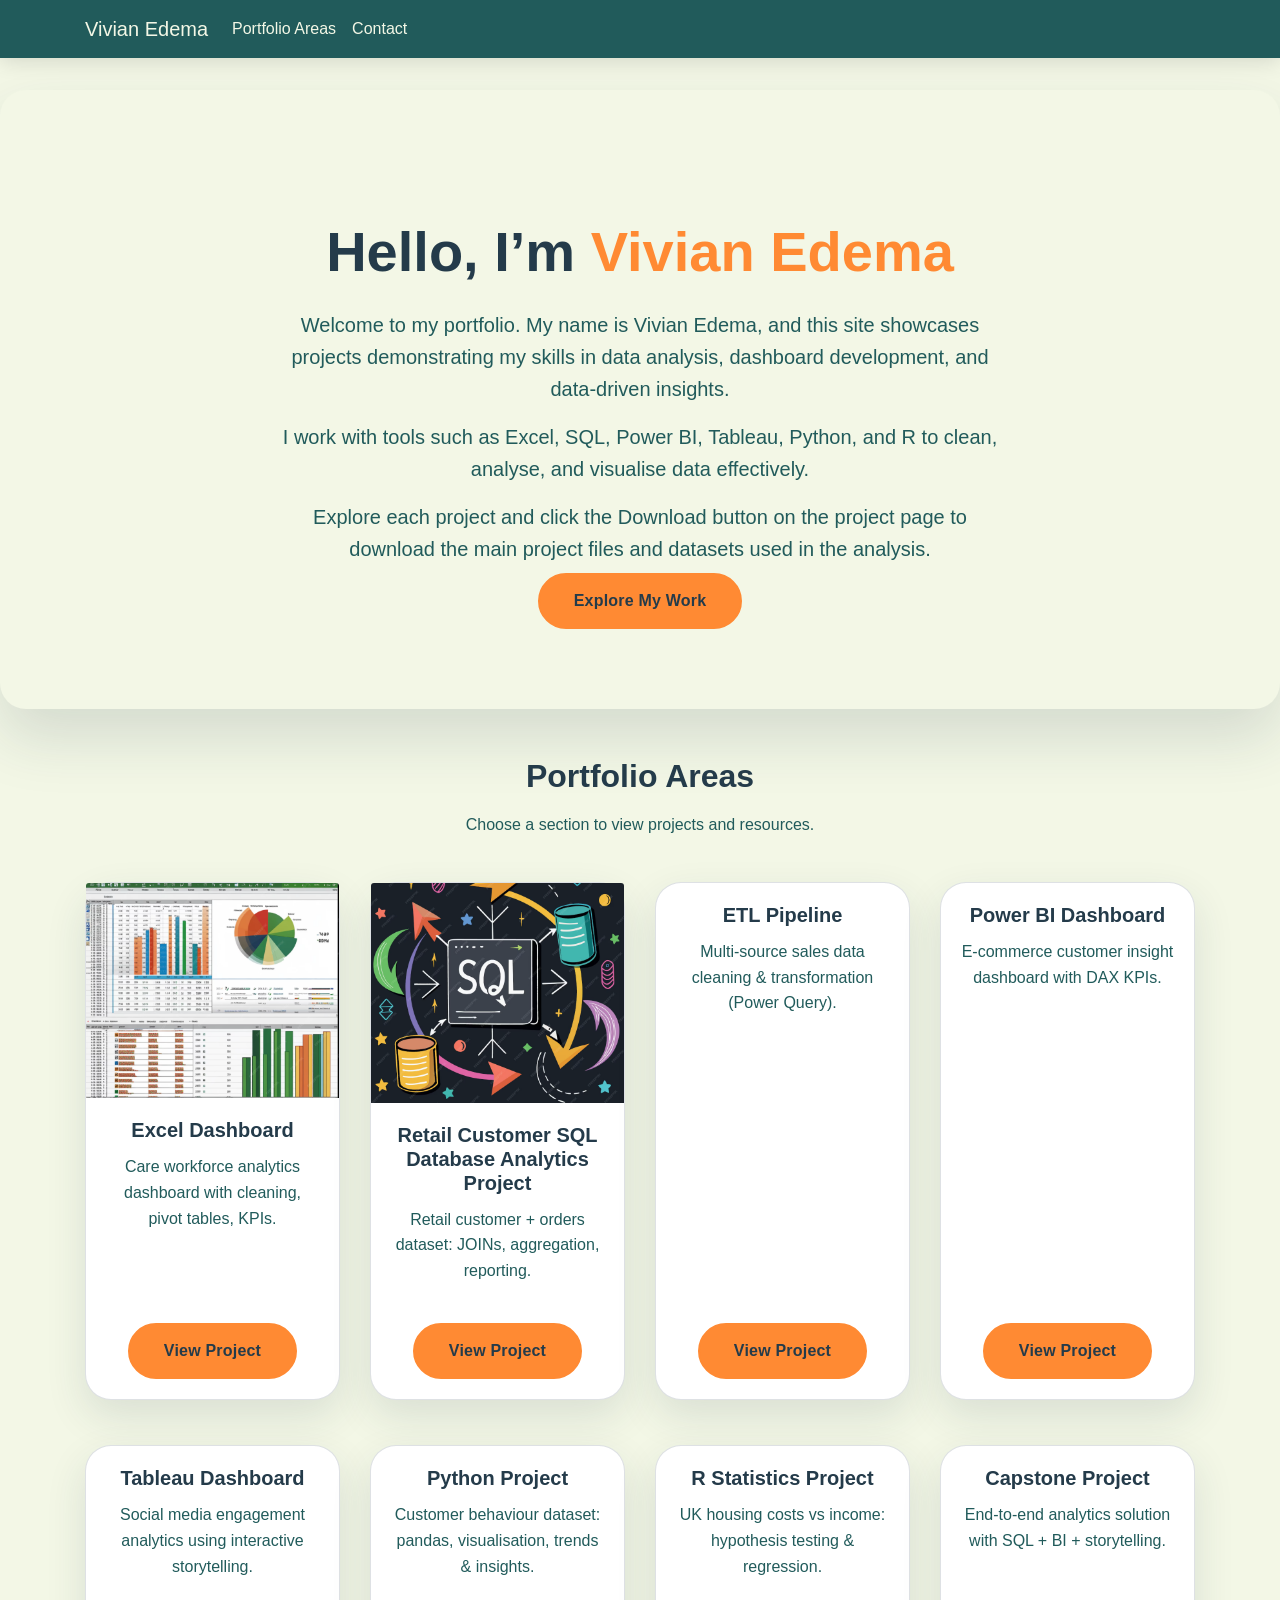
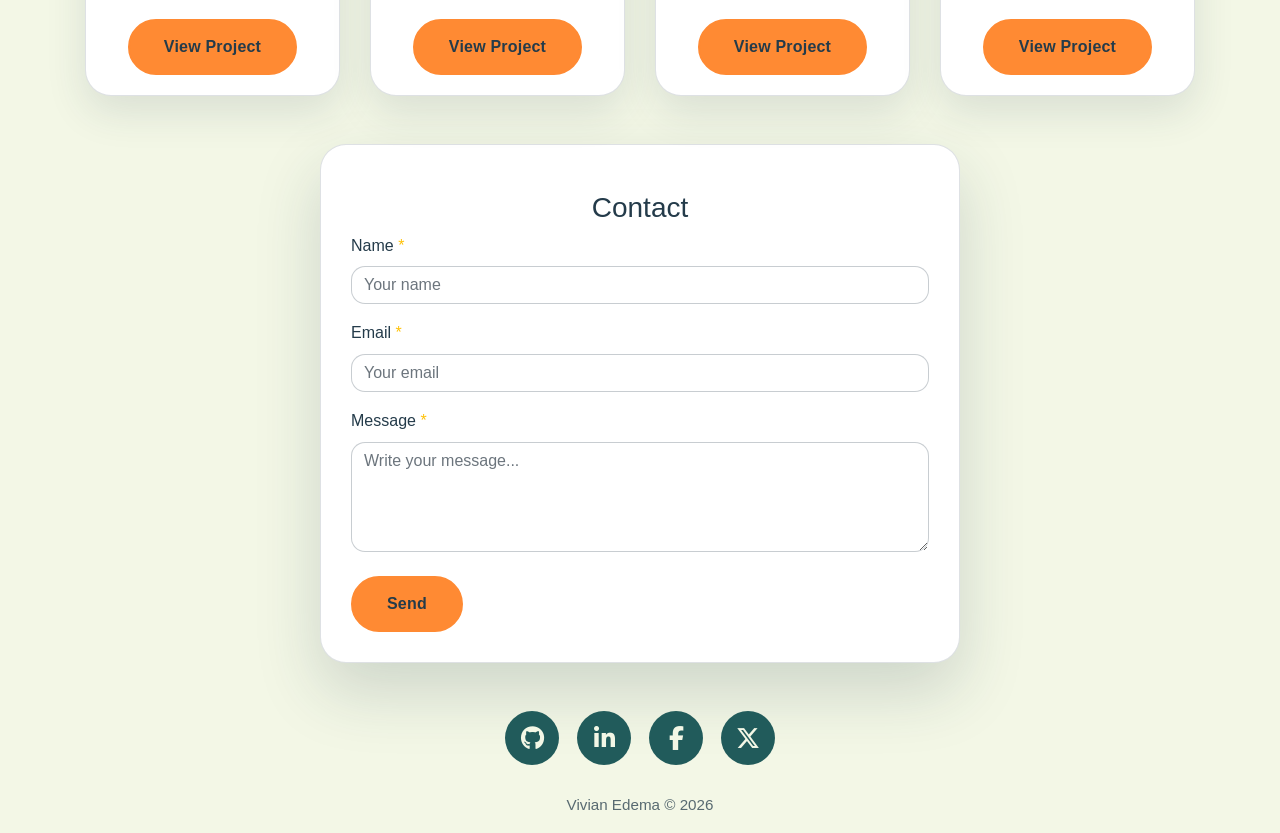
==== index.html @ e0e56ec6 "Update index.html" ====
<!doctype html>
<html lang="en">

<head>
    <title>Vivian Edema | Portfolio Hub</title>
    <meta charset="utf-8">
    <meta name="viewport" content="width=device-width, initial-scale=1, shrink-to-fit=no">

    <!-- Bootstrap -->
    <link rel="stylesheet" href="https://stackpath.bootstrapcdn.com/bootstrap/4.1.3/css/bootstrap.min.css">

    <!-- Font Awesome (reliable social icons) -->
    <link rel="stylesheet" href="https://cdnjs.cloudflare.com/ajax/libs/font-awesome/6.5.1/css/all.min.css">

    <!-- Your CSS -->
    <link rel="stylesheet" href="main2.css">
</head>

<body id="home">

    <!-- Navbar -->
    <nav class="navbar navbar-expand-lg navbar-dark bg-dark fixed-top">
        <div class="container">
            <a class="navbar-brand" href="#home">Vivian Edema</a>

            <button class="navbar-toggler" type="button" data-toggle="collapse" data-target="#nav" aria-controls="nav"
                aria-expanded="false" aria-label="Toggle navigation">
                <span class="navbar-toggler-icon"></span>
            </button>

            <div class="collapse navbar-collapse" id="nav">
                <div class="navbar-nav">
                    <a class="nav-item nav-link" href="#areas">Portfolio Areas</a>
                    <a class="nav-item nav-link" href="#contact">Contact</a>
                </div>
            </div>
        </div>
    </nav>

    <!-- Hero / Jumbotron -->
    <div class="jumbotron jumbotron-fluid text-center hero">
        <div class="container">
            <h1 class="display-4 mt-5">
                Hello, I’m <span class="highlight">Vivian Edema</span>
            </h1>
            <section class="intro-section mt-4">
                <div class="container text-center">

                    <p class="lead mt-3">
                        Welcome to my portfolio. My name is <strong>Vivian Edema</strong>, and this site showcases
                        projects
                        demonstrating my skills in data analysis, dashboard development, and data-driven insights.
                    </p>

                    <p class="lead mt-3">
                        I work with tools such as <strong>Excel, SQL, Power BI, Tableau, Python, and R</strong> to
                        clean, analyse,
                        and visualise data effectively.
                    </p>

                    <p class="lead mt-3">
                        Explore each project and click the <strong>Download</strong> button on the project page to
                        download the main
                        project files and datasets used in the analysis.
                    </p>
                </div>
            </section>

            <!-- Use anchor styled as button (cleaner than button inside a tag) -->
            <a href="#areas" class="btn custom-btn mt-2">Explore My Work</a>
        </div>
    </div>

    <!-- Portfolio Areas (Cards) -->
    <div class="container mt-5" id="areas">
        <h2 class="text-center">Portfolio Areas</h2>
        <p class="text-center intro mt-3">
            Choose a section to view projects and resources.
        </p>
        <div class="row project-row">

            <!-- Card 1 -->
            <div class="col-12 col-sm-6 col-lg-3 text-center">
                <div class="card mb-3 h-100 fancy-card">

                    <!-- Top Image -->
                    <img src="Projects/Screenshots/Project1/Project_1_Card2.png" class="card-img-top"
                        alt="Care Workforce Dashboard">

                    <div class="card-body d-flex flex-column">

                        <h5 class="card-title">Excel Dashboard</h5>

                        <p class="card-text">
                            Care workforce analytics dashboard with cleaning, pivot tables, KPIs.
                        </p>

                        <div class="mt-auto">
                            <a href="Projects/care-workforce-project.html" class="btn custom-btn mt-2" target="_blank">
                                View Project
                            </a>
                        </div>

                    </div>
                </div>
            </div>


            <!-- Card 2 -->
            <div class="col-12 col-sm-6 col-lg-3 text-center">
                <div class="card mb-3 h-100 fancy-card">
                    <!-- Top Image -->
                    <img src="Projects/Screenshots/Project2/SQL_Main_Page2.png" class="card-img-top"
                        alt="Retail SQL Project">

                    <div class="card-body d-flex flex-column">
                        <h5 class="card-title">Retail Customer SQL Database Analytics Project</h5>
                        <p class="card-text">
                            Retail customer + orders dataset: JOINs, aggregation, reporting.
                        </p>
                        <div class="mt-auto">
                            <a href="Projects/retail-sql-project.html" class="btn custom-btn mt-2" target="_blank">
                                View Project
                            </a>
                        </div>
                    </div>
                </div>
            </div>

            <!-- Card 3 -->
            <div class="col-12 col-sm-6 col-lg-3 text-center">
                <div class="card mb-3 h-100 fancy-card">
                    <div class="card-body d-flex flex-column">
                        <h5 class="card-title">ETL Pipeline</h5>
                        <p class="card-text">
                            Multi-source sales data cleaning & transformation (Power Query).
                        </p>
                        <div class="mt-auto">
                            <a href="" class="btn custom-btn mt-2">View Project</a>
                        </div>
                    </div>
                </div>
            </div>

            <!-- Card 4 -->
            <div class="col-12 col-sm-6 col-lg-3 text-center">
                <div class="card mb-3 h-100 fancy-card">
                    <div class="card-body d-flex flex-column">
                        <h5 class="card-title">Power BI Dashboard</h5>
                        <p class="card-text">
                            E-commerce customer insight dashboard with DAX KPIs.
                        </p>
                        <div class="mt-auto">
                            <a href="" class="btn custom-btn mt-2">View Project</a>
                        </div>
                    </div>
                </div>
            </div>

        </div>
        <div class="row project-row">

            <!-- Card 5 -->
            <div class="col-12 col-sm-6 col-lg-3 text-center">
                <div class="card mb-3 h-100 fancy-card">
                    <div class="card-body d-flex flex-column">
                        <h5 class="card-title">Tableau Dashboard</h5>
                        <p class="card-text">
                            Social media engagement analytics using interactive storytelling.
                        </p>
                        <div class="mt-auto">
                            <a href="#contact" class="btn custom-btn mt-2">View Project</a>
                        </div>
                    </div>
                </div>
            </div>

            <!-- Card 2 -->
            <div class="col-12 col-sm-6 col-lg-3 text-center">
                <div class="card mb-3 h-100 fancy-card">
                    <div class="card-body d-flex flex-column">
                        <h5 class="card-title">Python Project</h5>
                        <p class="card-text">
                            Customer behaviour dataset: pandas, visualisation, trends & insights.
                        </p>
                        <div class="mt-auto">
                            <a href="#contact" class="btn custom-btn mt-2">View Project</a>
                        </div>
                    </div>
                </div>
            </div>

            <!-- Card 3 -->
            <div class="col-12 col-sm-6 col-lg-3 text-center">
                <div class="card mb-3 h-100 fancy-card">
                    <div class="card-body d-flex flex-column">
                        <h5 class="card-title">R Statistics Project</h5>
                        <p class="card-text">
                            UK housing costs vs income: hypothesis testing & regression.
                        </p>
                        <div class="mt-auto">
                            <a href="#contact" class="btn custom-btn mt-2">View Project</a>
                        </div>
                    </div>
                </div>
            </div>

            <!-- Card 4 -->
            <div class="col-12 col-sm-6 col-lg-3 text-center">
                <div class="card mb-3 h-100 fancy-card">
                    <div class="card-body d-flex flex-column">
                        <h5 class="card-title">Capstone Project</h5>
                        <p class="card-text">
                            End-to-end analytics solution with SQL + BI + storytelling.
                        </p>
                        <div class="mt-auto">
                            <a href="#contact" class="btn custom-btn mt-2">View Project</a>
                        </div>
                    </div>
                </div>
            </div>

        </div>
    </div>

    <!-- Contact -->
    <div class="container w-50 mt-5 mb-5 form-div" id="contact">
        <form id="contactForm" novalidate>
            <div class="form-group">
                <h3 class="text-center pt-3">Contact</h3>

                <label for="name">Name <span class="text-warning">*</span></label>
                <input type="text" class="form-control" id="name" placeholder="Your name" required minlength="2">
                <div class="invalid-feedback">Please enter your name (at least 2 characters).</div>
            </div>

            <div class="form-group">
                <label for="email">Email <span class="text-warning">*</span></label>
                <input type="email" class="form-control" id="email" placeholder="Your email" required>
                <div class="invalid-feedback">Please enter a valid email address.</div>
            </div>

            <div class="form-group">
                <label for="message">Message <span class="text-warning">*</span></label>
                <textarea class="form-control" id="message" rows="4" required minlength="10"
                    placeholder="Write your message..."></textarea>
                <div class="invalid-feedback">Please enter a message (at least 10 characters).</div>
            </div>

            <div id="formSuccess" class="alert alert-success d-none" role="alert">
                Thanks! Your message is valid. (You can later connect this to EmailJS / Formspree.)
            </div>

            <button type="submit" class="btn custom-btn mt-2" id="form-btn">Send</button>

        </form>
    </div>

    <!-- Footer -->
    <footer id="footer">
        <ul class="socicons-list">
            <li>
                <a href="https://github.com/Vedema" target="_blank" aria-label="GitHub">
                    <i class="fa-brands fa-github"></i>
                </a>
            </li>
            <li>
                <a href="https://www.linkedin.com/in/vivian-edema-phd-afhea-9990698b" target="_blank"
                    aria-label="LinkedIn">
                    <i class="fa-brands fa-linkedin-in"></i>
                </a>
            </li>
            <li>
                <a href="https://www.facebook.com/vchinwe" target="_blank" aria-label="Facebook">
                    <i class="fa-brands fa-facebook-f"></i>
                </a>
            </li>
            <li>
                <a href="https://twitter.com/oyemikevivian" target="_blank" aria-label="Twitter">
                    <i class="fa-brands fa-x-twitter"></i>
                </a>
            </li>
        </ul>
    </footer>

    <p class="copyright text-center mb-3">
        Vivian Edema &copy; <span id="year"></span>
    </p>

    <!-- Dynamic year -->
    <script src="js/year.js"></script>

    <!-- Form validation -->
    <script>
        (function () {
            const form = document.getElementById("contactForm");
            const success = document.getElementById("formSuccess");
            if (!form) return;

            function isValidEmail(email) {
                return /^[^\s@]+@[^\s@]+\.[^\s@]{2,}$/.test(email);
            }

            form.addEventListener("submit", function (event) {
                event.preventDefault();

                const email = document.getElementById("email");

                let valid = form.checkValidity();

                if (email && !isValidEmail(email.value.trim())) {
                    email.setCustomValidity("Invalid");
                    valid = false;
                } else if (email) {
                    email.setCustomValidity("");
                }

                if (!valid) {
                    event.stopPropagation();
                    form.classList.add("was-validated");
                    if (success) success.classList.add("d-none");
                    return;
                }

                form.classList.add("was-validated");
                if (success) success.classList.remove("d-none");
            });
        })();
    </script>

    <!-- Bootstrap JS -->
    <script src="https://code.jquery.com/jquery-3.3.1.slim.min.js" crossorigin="anonymous"></script>
    <script src="https://cdnjs.cloudflare.com/ajax/libs/popper.js/1.14.3/umd/popper.min.js"
        crossorigin="anonymous"></script>
    <script src="https://stackpath.bootstrapcdn.com/bootstrap/4.1.3/js/bootstrap.min.js"
        crossorigin="anonymous"></script>
</body>

</html>
---- main2.css ----
/* =================================
   MAIN PAGE ONLY (Scoped)
   Applies ONLY to body#home
================================= */

body#home {
    background: #f3f7e6;
    color: #243b4a;
    font-family: "Inter", "Segoe UI", Roboto, Arial, sans-serif;
    line-height: 1.6;
}

/* ===============================
   NAVBAR
================================ */
body#home .navbar {
    background: #215b5b !important;
    box-shadow: 0 4px 20px rgba(0, 0, 0, 0.12);
}

body#home .navbar-brand,
body#home .navbar-nav .nav-link {
    color: #f3f7e6 !important;
    font-weight: 500;
}

body#home .navbar-nav .nav-link:hover {
    color: #ff8a33 !important;
}

/* ===============================
   HERO / JUMBOTRON
================================ */
body#home .hero {
    background: #f3f7e6;
    border-radius: 26px;
    margin-top: 90px;
    padding: 80px 25px;
    box-shadow: 0 28px 60px rgba(36, 59, 74, 0.15);
}

body#home .hero h1 {
    color: #243b4a;
    font-weight: 700;
}

body#home .hero .lead {
    color: #215b5b;
    max-width: 720px;
    margin: 0 auto;
}

/* Highlight name */
body#home .highlight {
    color: #ff8a33;
}

/* ===============================
   BUTTONS
================================ */

/* Base button shape for all buttons */
body#home .btn {
    border-radius: 18px;
    padding: 12px 26px;
    font-weight: 600;
    transition: transform 0.25s ease, box-shadow 0.25s ease, background-color 0.25s ease, color 0.25s ease;
}

/* NEW: Your unified button style */
body#home .custom-btn {
    background: #ff8a33;
    border: 2px solid #ff8a33;
    color: #243b4a;
    border-radius: 999px;
    /* pill button */
    padding: 14px 34px;
    /* slightly bigger for premium look */
    display: inline-block;
    text-decoration: none;
    letter-spacing: 0.2px;
}

/* Hover: richer + lift */
body#home .custom-btn:hover {
    background: #e67628;
    border-color: #e67628;
    color: #243b4a;
    transform: translateY(-2px);
    box-shadow: 0 14px 30px rgba(255, 138, 51, 0.35);
    text-decoration: none;
}

/* Optional: focus accessibility */
body#home .custom-btn:focus {
    outline: none;
    box-shadow: 0 0 0 0.2rem rgba(255, 138, 51, 0.35);
}

/* ===============================
   SECTIONS
================================ */
body#home h2 {
    font-weight: 700;
    color: #243b4a;
}

body#home .intro {
    color: #215b5b;
}

/* ===============================
   PORTFOLIO CARDS
================================ */
body#home .project-row {
    margin-top: 45px;
    row-gap: 30px;
}

body#home .fancy-card {
    background: #ffffff;
    border-radius: 26px;
    border: 1px solid rgba(36, 59, 74, 0.15);
    box-shadow: 0 16px 40px rgba(36, 59, 74, 0.12);
    transition: transform 0.35s ease, box-shadow 0.35s ease;
}

body#home .fancy-card:hover {
    transform: translateY(-10px);
    box-shadow: 0 32px 70px rgba(36, 59, 74, 0.25);
}

body#home .fancy-card .card-title {
    font-weight: 600;
    color: #243b4a;
}

body#home .fancy-card .card-text {
    color: #215b5b;
}

/* ===============================
   CONTACT FORM
================================ */
body#home .form-div {
    background: #ffffff;
    border-radius: 26px;
    border: 1px solid rgba(36, 59, 74, 0.15);
    box-shadow: 0 28px 65px rgba(36, 59, 74, 0.18);
    padding: 30px;
}

body#home .form-control {
    border-radius: 14px;
    border: 1px solid rgba(36, 59, 74, 0.25);
}

body#home .form-control:focus {
    border-color: #ff8a33;
    box-shadow: 0 0 0 0.2rem rgba(255, 138, 51, 0.25);
}

/* Validation (FIXED - your file was cut off) */
body#home .was-validated .form-control:invalid,
body#home .form-control.is-invalid {
    border-color: #ef4444;
    box-shadow: 0 0 0 0.2rem rgba(239, 68, 68, 0.18);
}

body#home .was-validated .form-control:valid,
body#home .form-control.is-valid {
    border-color: #22c55e;
    box-shadow: 0 0 0 0.2rem rgba(34, 197, 94, 0.16);
}

/* ===============================
   SOCIAL ICONS (if you are using them)
================================ */
body#home .socicons-list {
    list-style: none;
    display: flex;
    justify-content: center;
    gap: 18px;
    padding-left: 0;
    margin: 35px 0 10px;
}

body#home .socicons-list li a {
    width: 54px;
    height: 54px;
    display: inline-flex;
    align-items: center;
    justify-content: center;
    border-radius: 50%;
    text-decoration: none;

    background: #215b5b;
    color: #f3f7e6;
    font-size: 24px;

    transition: transform 0.25s ease, box-shadow 0.25s ease, background-color 0.25s ease;
}

body#home .socicons-list li a:hover {
    transform: translateY(-3px);
    background: #ff8a33;
    box-shadow: 0 14px 28px rgba(36, 59, 74, 0.18);
}

/* ===============================
   COPYRIGHT
================================ */
body#home .copyright {
    color: rgba(36, 59, 74, 0.75);
    margin-top: 28px;
    font-size: 0.95rem;
}
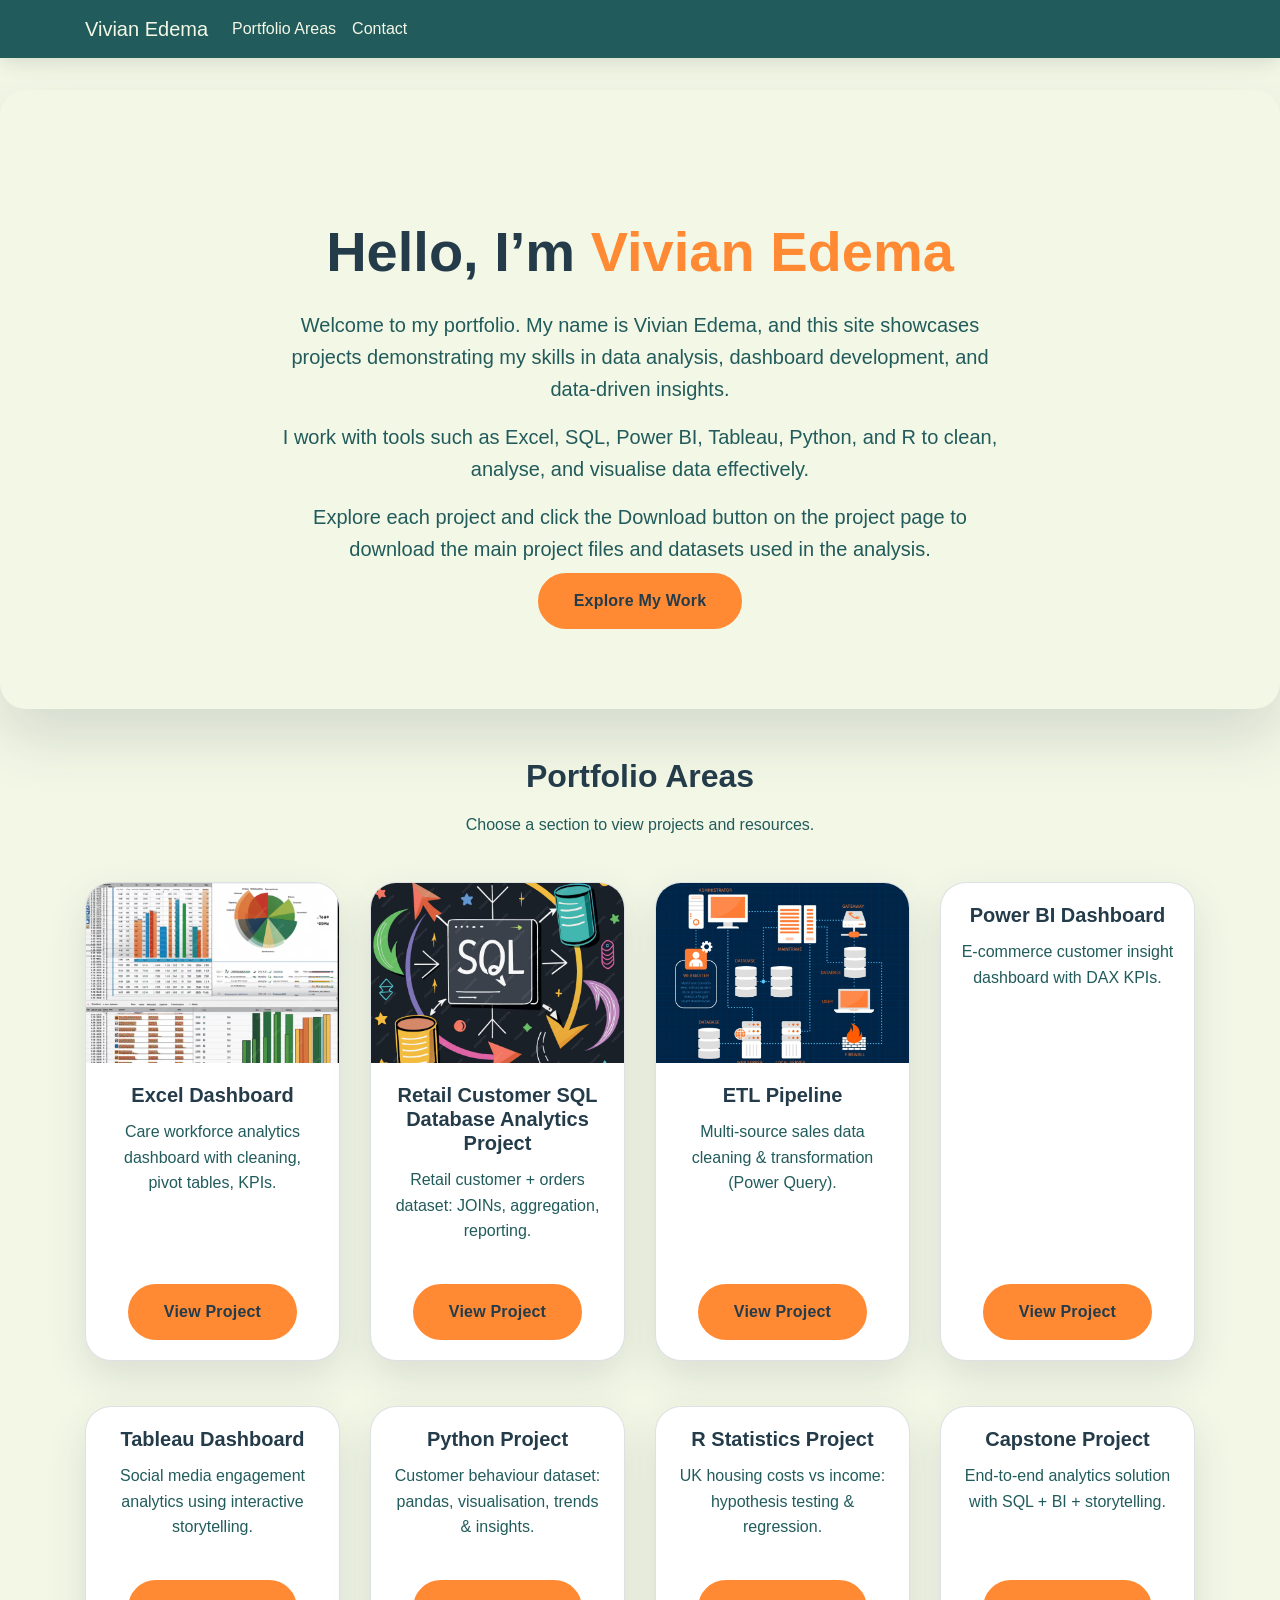
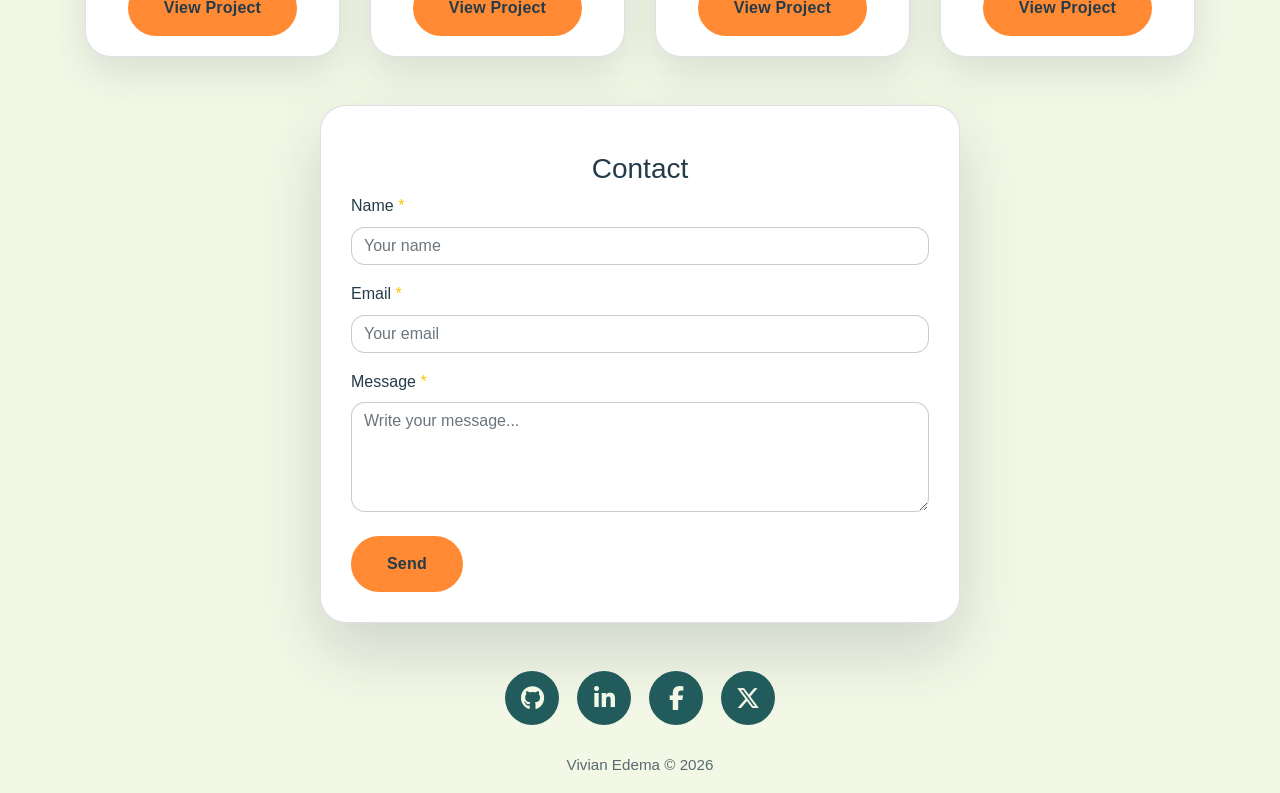
==== commit a57a237d: "Updated html Upd" ====
--- a/index.html
+++ b/index.html
@@ -84,8 +84,8 @@
                 <div class="card mb-3 h-100 fancy-card">
 
                     <!-- Top Image -->
-                    <img src="Projects/Screenshots/Project1/Project_1_Card2.png" class="card-img-top"
-                        alt="Care Workforce Dashboard">
+                    <img src="Projects/Screenshots/Project1/Project_1_Card2.png"
+                        class="slds-max-medium-size_1-of-1 card-img-top" alt="Care Workforce Dashboard">
 
                     <div class="card-body d-flex flex-column">
 
@@ -110,8 +110,8 @@
             <div class="col-12 col-sm-6 col-lg-3 text-center">
                 <div class="card mb-3 h-100 fancy-card">
                     <!-- Top Image -->
-                    <img src="Projects/Screenshots/Project2/SQL_Main_Page2.png" class="card-img-top"
-                        alt="Retail SQL Project">
+                    <img src="Projects/Screenshots/Project2/SQL_Main_Page2.png"
+                        class="slds-max-medium-size_1-of-1 card-img-top" alt="Retail SQL Project">
 
                     <div class="card-body d-flex flex-column">
                         <h5 class="card-title">Retail Customer SQL Database Analytics Project</h5>
@@ -130,13 +130,19 @@
             <!-- Card 3 -->
             <div class="col-12 col-sm-6 col-lg-3 text-center">
                 <div class="card mb-3 h-100 fancy-card">
+                    <!-- Top Image -->
+                    <img src="Projects/Screenshots/Project3/ETL_Main.png"
+                        class="slds-max-medium-size_1-of-1 card-img-top" alt="ETL Pipeline">
                     <div class="card-body d-flex flex-column">
                         <h5 class="card-title">ETL Pipeline</h5>
                         <p class="card-text">
                             Multi-source sales data cleaning & transformation (Power Query).
                         </p>
                         <div class="mt-auto">
-                            <a href="" class="btn custom-btn mt-2">View Project</a>
+                            <a href="Projects/ETL Data Integration Pipeline.html" class="btn custom-btn mt-2"
+                                target="_blank">
+                                View Project
+                            </a>
                         </div>
                     </div>
                 </div>
--- a/main2.css
+++ b/main2.css
@@ -207,6 +207,16 @@
     box-shadow: 0 14px 28px rgba(36, 59, 74, 0.18);
 }
 
+.fancy-card {
+    border-radius: 12px;
+    overflow: hidden; /* ensures clean clipping */
+}
+
+.card-img-top {
+    height: 180px;
+    object-fit: cover;
+}
+
 /* ===============================
    COPYRIGHT
 ================================ */
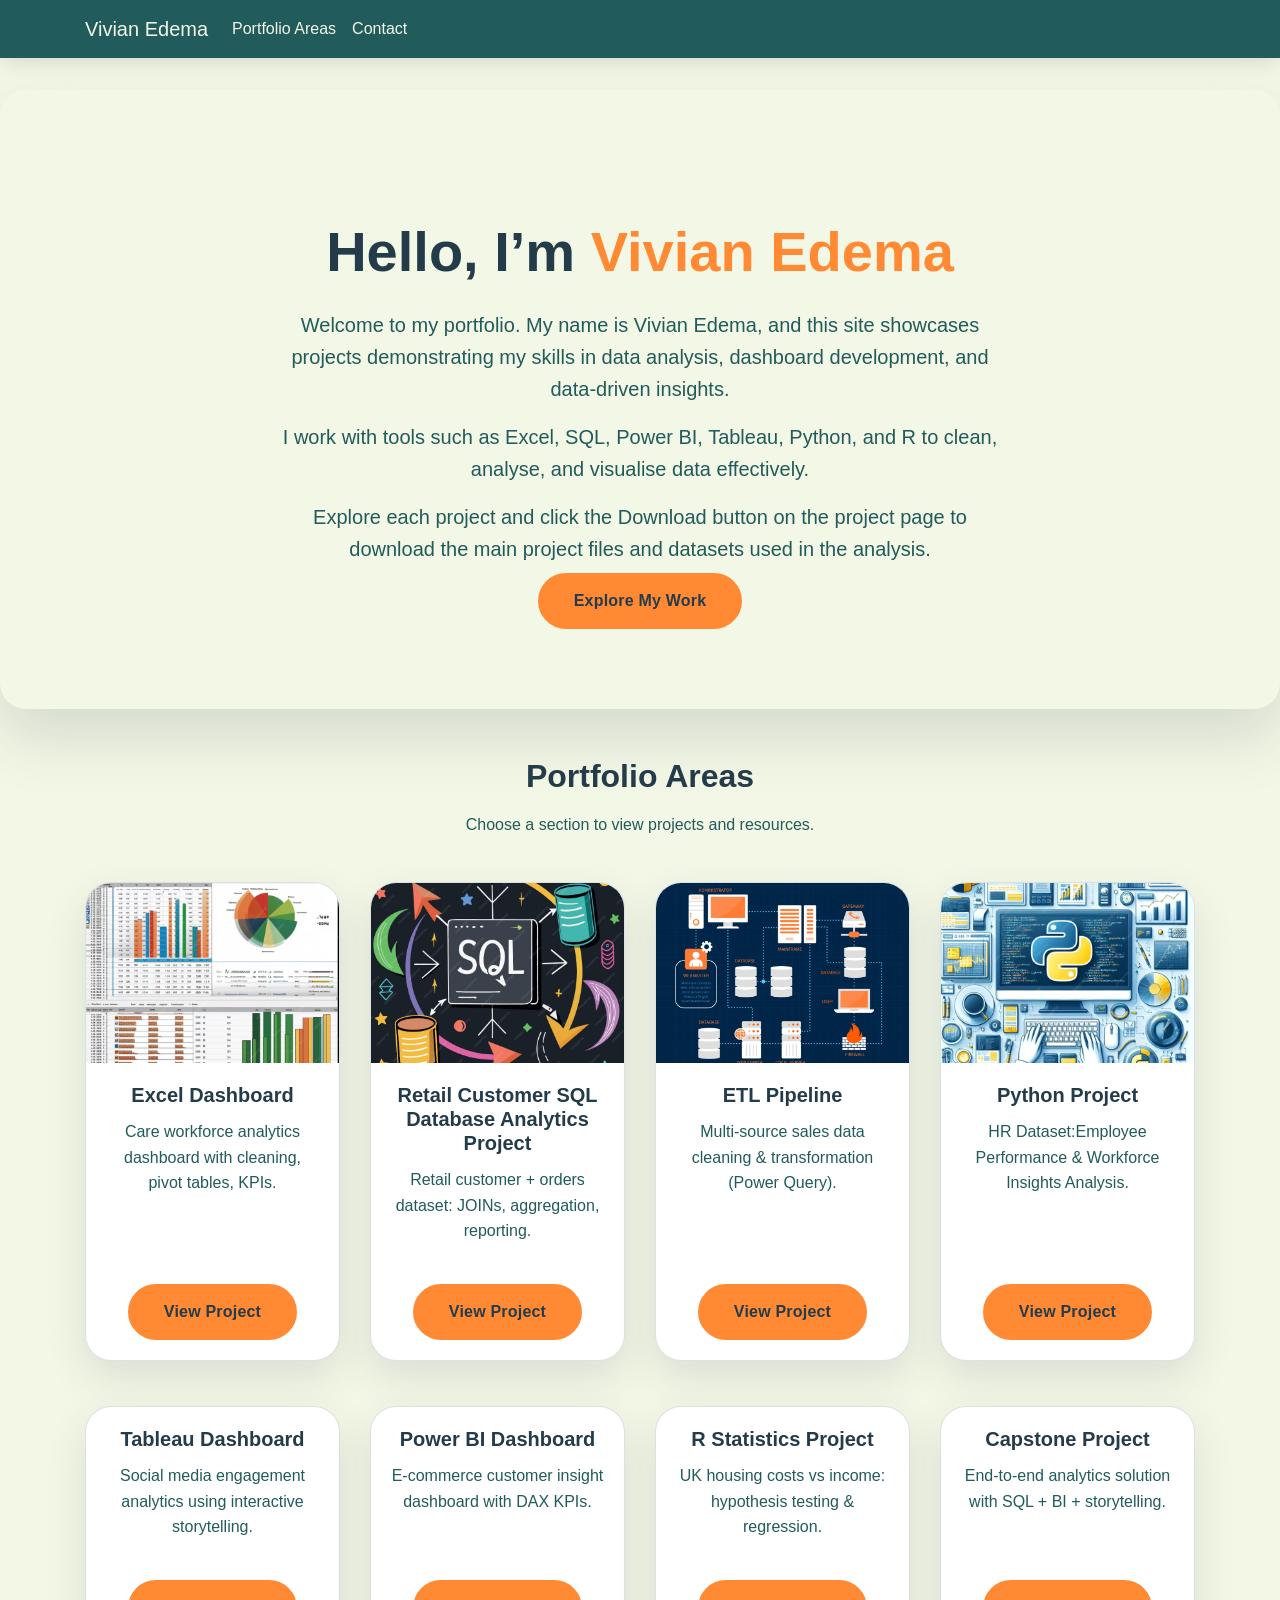
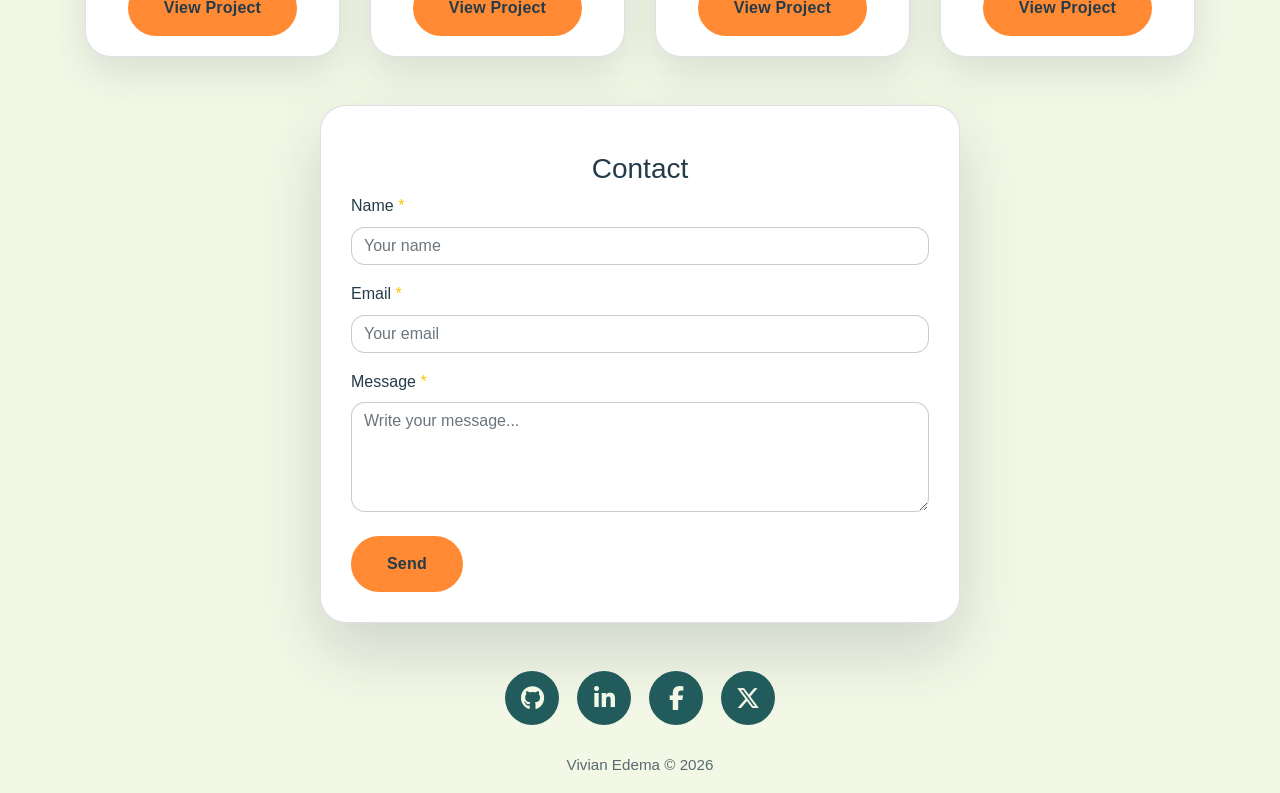
==== commit 8389eac5: "Added Project 4 Added Project 4" ====
--- a/index.html
+++ b/index.html
@@ -148,16 +148,20 @@
                 </div>
             </div>
 
-            <!-- Card 4 -->
-            <div class="col-12 col-sm-6 col-lg-3 text-center">
-                <div class="card mb-3 h-100 fancy-card">
-                    <div class="card-body d-flex flex-column">
-                        <h5 class="card-title">Power BI Dashboard</h5>
-                        <p class="card-text">
-                            E-commerce customer insight dashboard with DAX KPIs.
-                        </p>
-                        <div class="mt-auto">
-                            <a href="" class="btn custom-btn mt-2">View Project</a>
+            <!-- Card 2 -->
+            <div class="col-12 col-sm-6 col-lg-3 text-center">
+                <div class="card mb-3 h-100 fancy-card">
+                    <!-- Top Image -->
+                    <img src="Projects/Screenshots/Project4/Project4_Main_2.png"
+                        class="slds-max-medium-size_1-of-1 card-img-top" alt="ETL Pipeline">
+                    <div class="card-body d-flex flex-column">
+                        <h5 class="card-title">Python Project</h5>
+                        <p class="card-text">
+                            HR Dataset:Employee Performance & Workforce Insights Analysis.
+                        </p>
+                        <div class="mt-auto">
+                            <a href="Projects/Employee Performance & Workforce Insights Analysis.html"
+                                class="btn custom-btn mt-2" target="_blank">View Project</a>
                         </div>
                     </div>
                 </div>
@@ -165,7 +169,6 @@
 
         </div>
         <div class="row project-row">
-
             <!-- Card 5 -->
             <div class="col-12 col-sm-6 col-lg-3 text-center">
                 <div class="card mb-3 h-100 fancy-card">
@@ -181,13 +184,28 @@
                 </div>
             </div>
 
-            <!-- Card 2 -->
-            <div class="col-12 col-sm-6 col-lg-3 text-center">
-                <div class="card mb-3 h-100 fancy-card">
-                    <div class="card-body d-flex flex-column">
-                        <h5 class="card-title">Python Project</h5>
-                        <p class="card-text">
-                            Customer behaviour dataset: pandas, visualisation, trends & insights.
+            <!-- Card 6 -->
+            <div class="col-12 col-sm-6 col-lg-3 text-center">
+                <div class="card mb-3 h-100 fancy-card">
+                    <div class="card-body d-flex flex-column">
+                        <h5 class="card-title">Power BI Dashboard</h5>
+                        <p class="card-text">
+                            E-commerce customer insight dashboard with DAX KPIs.
+                        </p>
+                        <div class="mt-auto">
+                            <a href="" class="btn custom-btn mt-2">View Project</a>
+                        </div>
+                    </div>
+                </div>
+            </div>
+
+            <!-- Card 7 -->
+            <div class="col-12 col-sm-6 col-lg-3 text-center">
+                <div class="card mb-3 h-100 fancy-card">
+                    <div class="card-body d-flex flex-column">
+                        <h5 class="card-title">R Statistics Project</h5>
+                        <p class="card-text">
+                            UK housing costs vs income: hypothesis testing & regression.
                         </p>
                         <div class="mt-auto">
                             <a href="#contact" class="btn custom-btn mt-2">View Project</a>
@@ -196,22 +214,7 @@
                 </div>
             </div>
 
-            <!-- Card 3 -->
-            <div class="col-12 col-sm-6 col-lg-3 text-center">
-                <div class="card mb-3 h-100 fancy-card">
-                    <div class="card-body d-flex flex-column">
-                        <h5 class="card-title">R Statistics Project</h5>
-                        <p class="card-text">
-                            UK housing costs vs income: hypothesis testing & regression.
-                        </p>
-                        <div class="mt-auto">
-                            <a href="#contact" class="btn custom-btn mt-2">View Project</a>
-                        </div>
-                    </div>
-                </div>
-            </div>
-
-            <!-- Card 4 -->
+            <!-- Card 8 -->
             <div class="col-12 col-sm-6 col-lg-3 text-center">
                 <div class="card mb-3 h-100 fancy-card">
                     <div class="card-body d-flex flex-column">
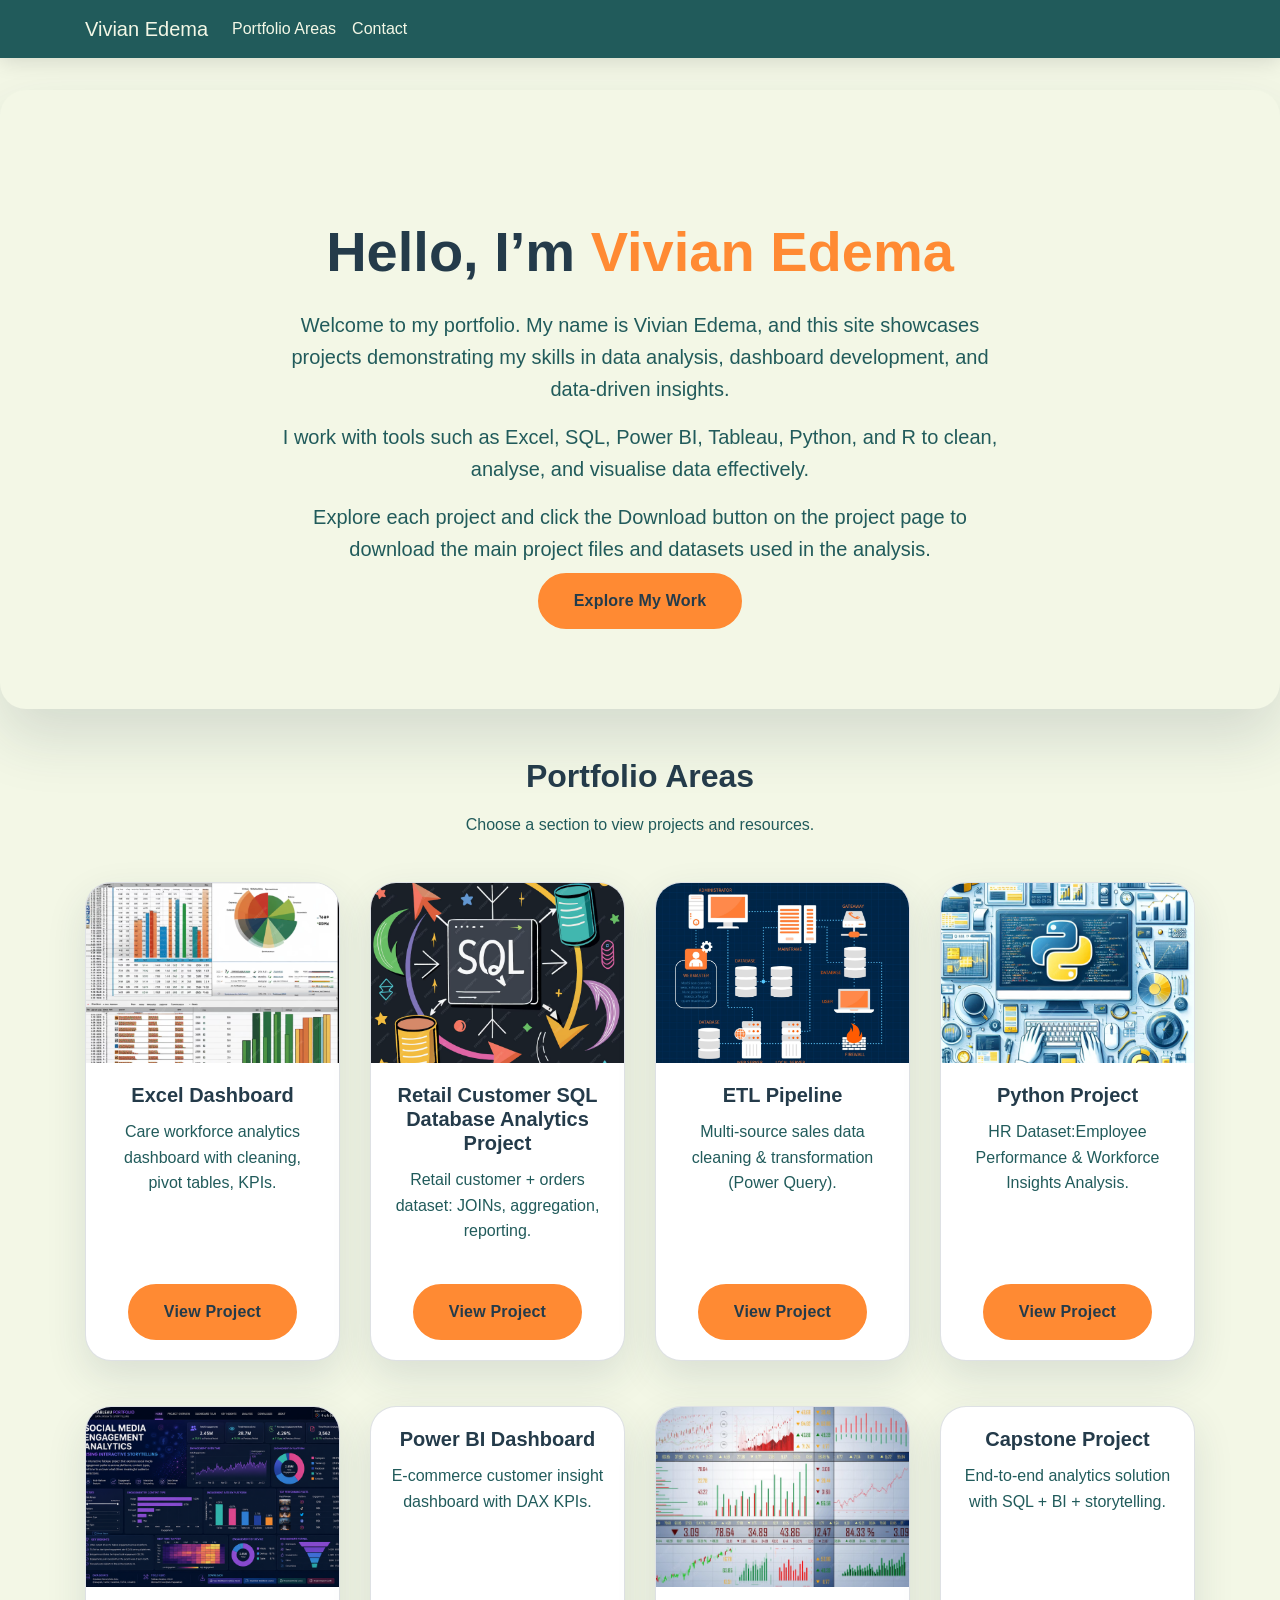
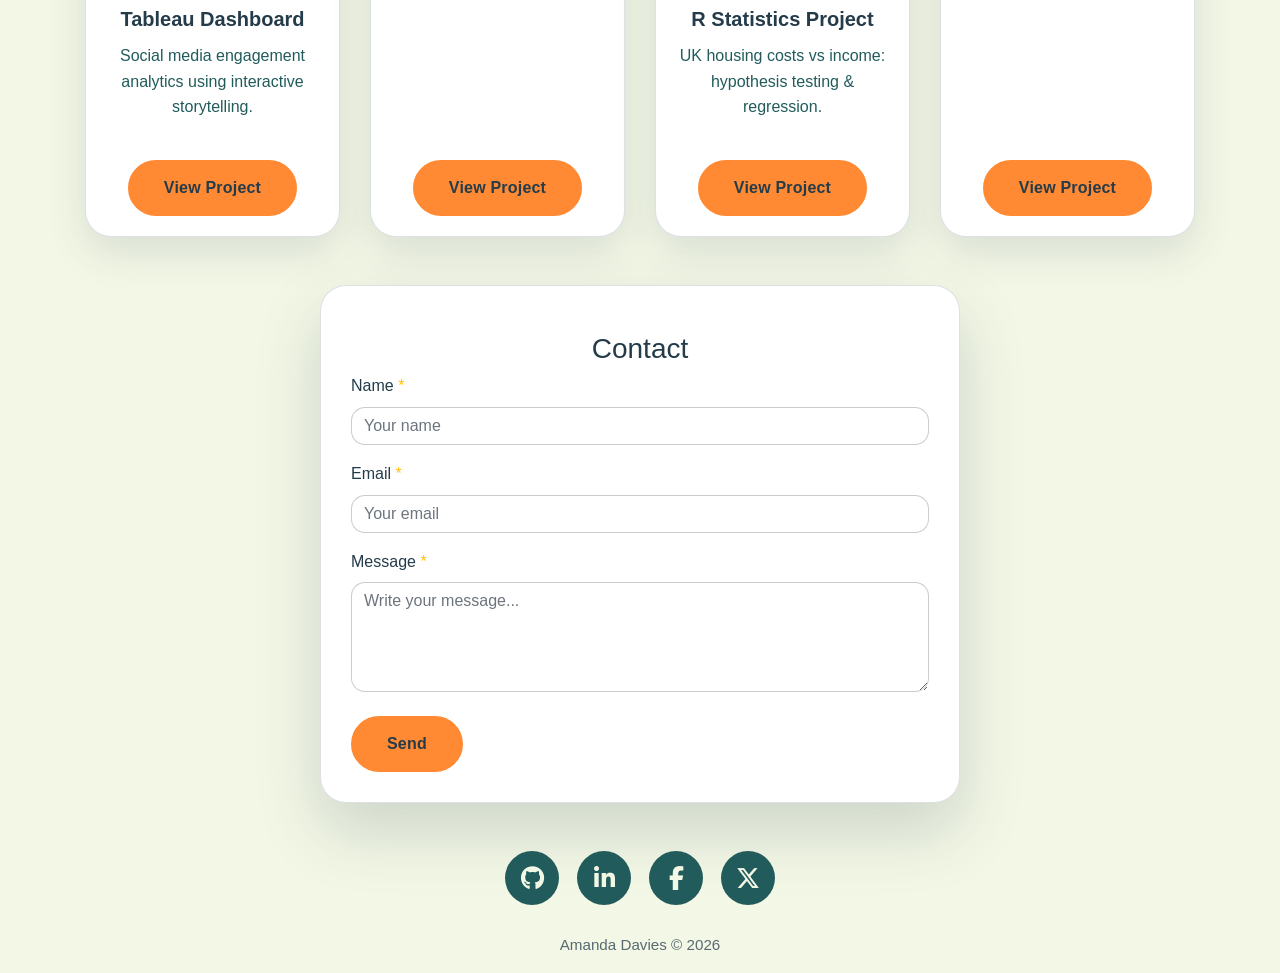
==== commit e849172b: "Added Project 7" ====
--- a/index.html
+++ b/index.html
@@ -148,12 +148,12 @@
                 </div>
             </div>
 
-            <!-- Card 2 -->
+            <!-- Card 4 -->
             <div class="col-12 col-sm-6 col-lg-3 text-center">
                 <div class="card mb-3 h-100 fancy-card">
                     <!-- Top Image -->
                     <img src="Projects/Screenshots/Project4/Project4_Main_2.png"
-                        class="slds-max-medium-size_1-of-1 card-img-top" alt="ETL Pipeline">
+                        class="slds-max-medium-size_1-of-1 card-img-top" alt="Python Project">
                     <div class="card-body d-flex flex-column">
                         <h5 class="card-title">Python Project</h5>
                         <p class="card-text">
@@ -172,13 +172,17 @@
             <!-- Card 5 -->
             <div class="col-12 col-sm-6 col-lg-3 text-center">
                 <div class="card mb-3 h-100 fancy-card">
+                    <!-- Top Image -->
+                    <img src="Projects/Screenshots/Project7/Tableau_Main1.png"
+                        class="slds-max-medium-size_1-of-1 card-img-top" alt="Python Project">
                     <div class="card-body d-flex flex-column">
                         <h5 class="card-title">Tableau Dashboard</h5>
                         <p class="card-text">
                             Social media engagement analytics using interactive storytelling.
                         </p>
                         <div class="mt-auto">
-                            <a href="#contact" class="btn custom-btn mt-2">View Project</a>
+                            <a href="Projects/tableau-social-media-engagement-dashboard.html"
+                                class="btn custom-btn mt-2">View Project</a>
                         </div>
                     </div>
                 </div>
@@ -202,13 +206,17 @@
             <!-- Card 7 -->
             <div class="col-12 col-sm-6 col-lg-3 text-center">
                 <div class="card mb-3 h-100 fancy-card">
+                    <!-- Top Image -->
+                    <img src="Projects/Screenshots/Project5/R_Programming_Main3.png"
+                        class="slds-max-medium-size_1-of-1 card-img-top" alt="Python Project">
                     <div class="card-body d-flex flex-column">
                         <h5 class="card-title">R Statistics Project</h5>
                         <p class="card-text">
                             UK housing costs vs income: hypothesis testing & regression.
                         </p>
                         <div class="mt-auto">
-                            <a href="#contact" class="btn custom-btn mt-2">View Project</a>
+                            <a href="Projects/uk_housing_cost_vs_income.html" class="btn custom-btn mt-2">View
+                                Project</a>
                         </div>
                     </div>
                 </div>
@@ -293,7 +301,7 @@
     </footer>
 
     <p class="copyright text-center mb-3">
-        Vivian Edema &copy; <span id="year"></span>
+        Amanda Davies &copy; <span id="year"></span>
     </p>
 
     <!-- Dynamic year -->
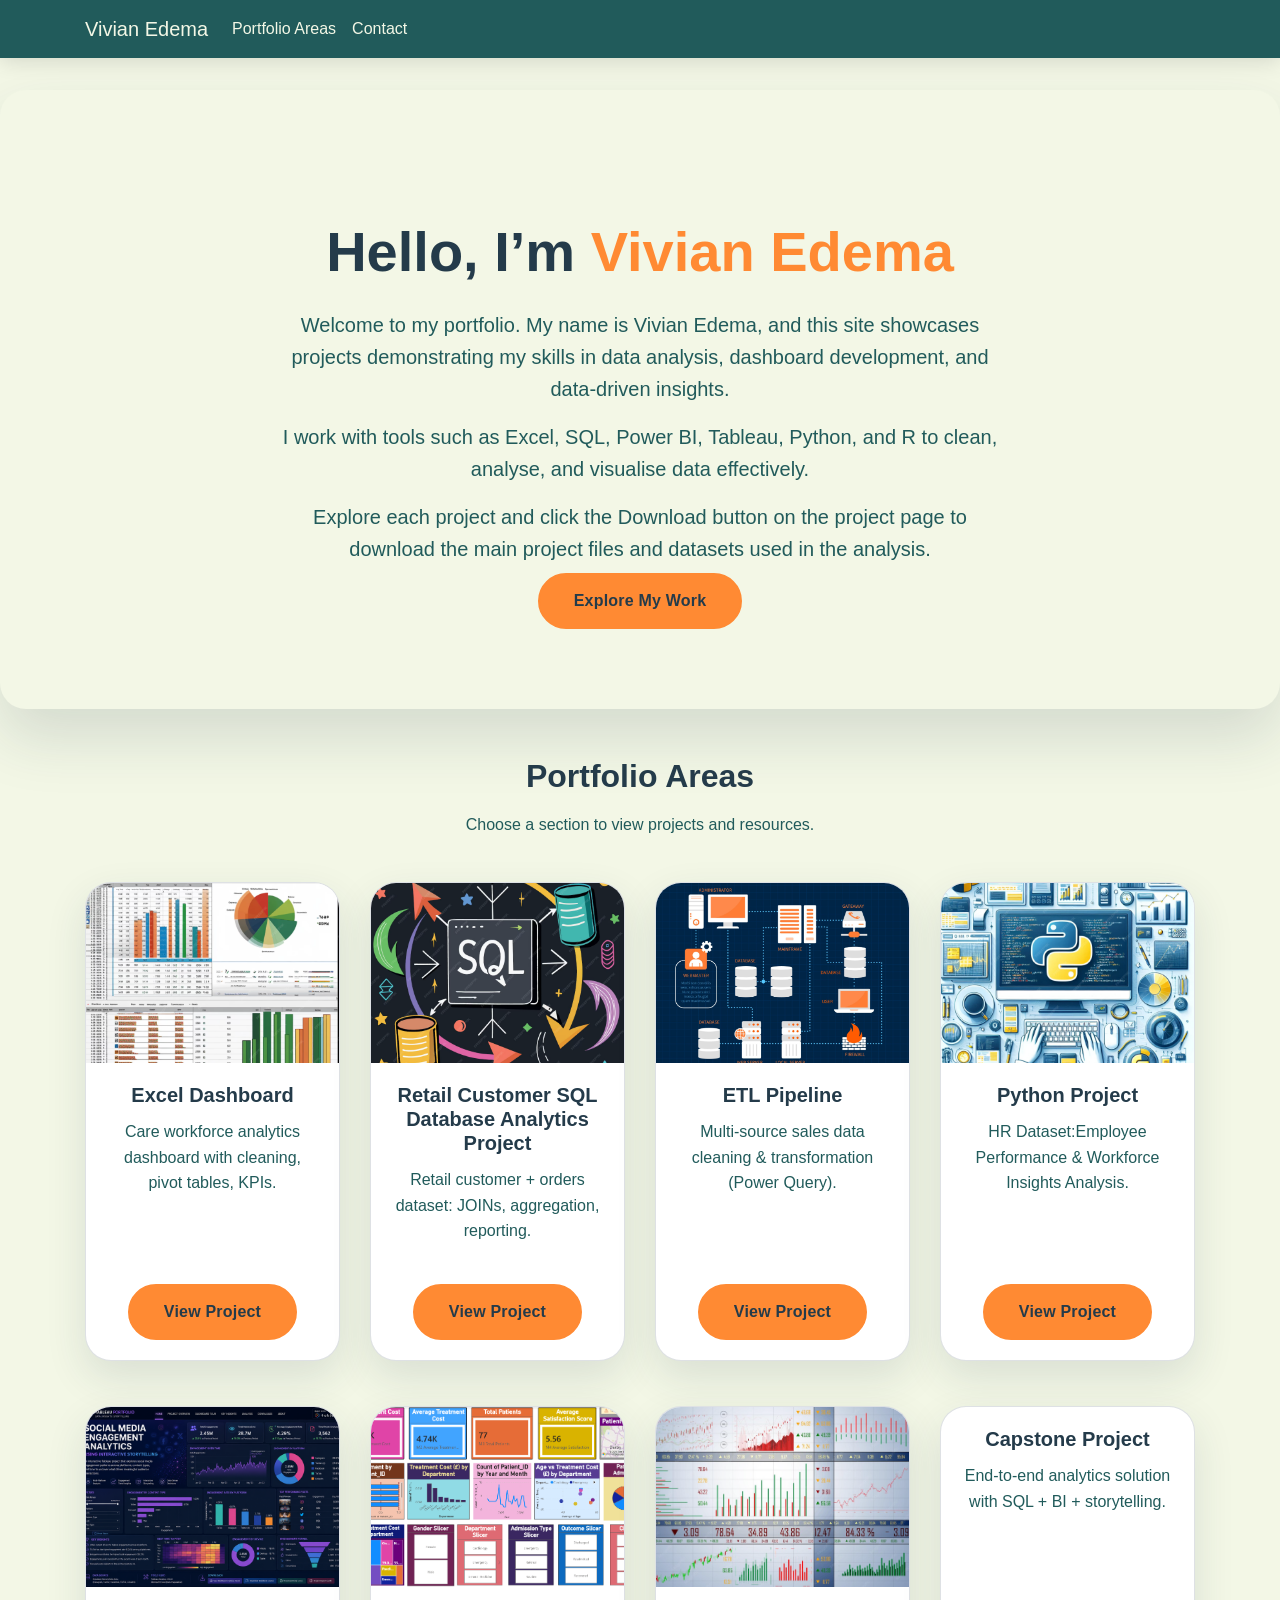
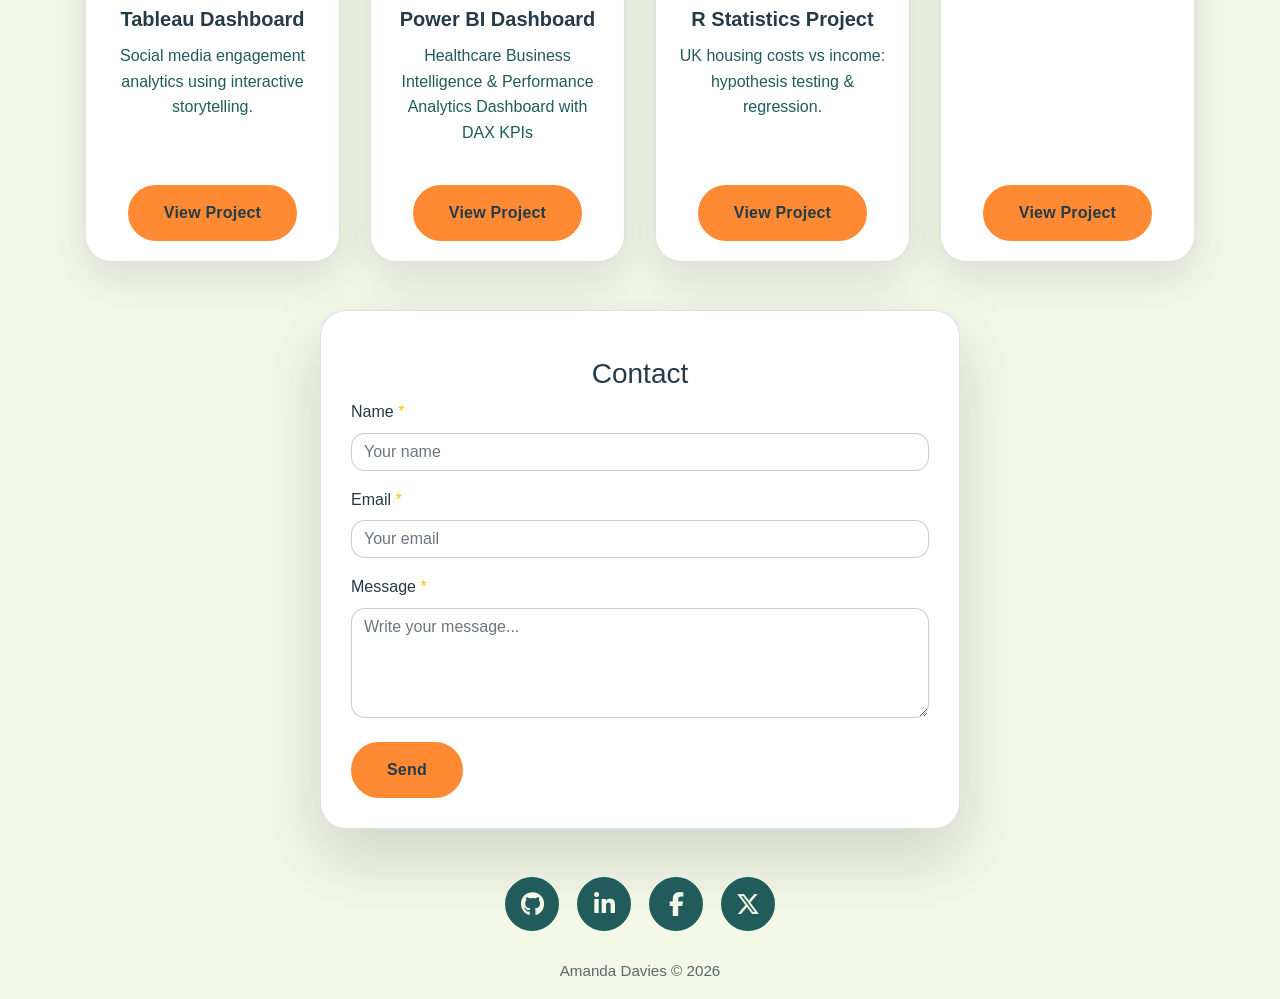
==== commit 8d38bd79: "Added Project6 Added Power BI - Project 6" ====
--- a/index.html
+++ b/index.html
@@ -191,13 +191,18 @@
             <!-- Card 6 -->
             <div class="col-12 col-sm-6 col-lg-3 text-center">
                 <div class="card mb-3 h-100 fancy-card">
+                    <!-- Top Image -->
+                    <img src="Projects/Screenshots/Project6/26_Powerbi Dashboard.png"
+                        class="slds-max-medium-size_1-of-1 card-img-top" alt="Power BI Project">
                     <div class="card-body d-flex flex-column">
                         <h5 class="card-title">Power BI Dashboard</h5>
                         <p class="card-text">
-                            E-commerce customer insight dashboard with DAX KPIs.
-                        </p>
-                        <div class="mt-auto">
-                            <a href="" class="btn custom-btn mt-2">View Project</a>
+                            Healthcare Business Intelligence
+                            & Performance Analytics Dashboard with DAX KPIs
+                        </p>
+                        <div class="mt-auto">
+                            <a href="Projects/healthcare-business-intelligence-dashboard.html"
+                                class="btn custom-btn mt-2" target="_blank">View Project</a>
                         </div>
                     </div>
                 </div>
